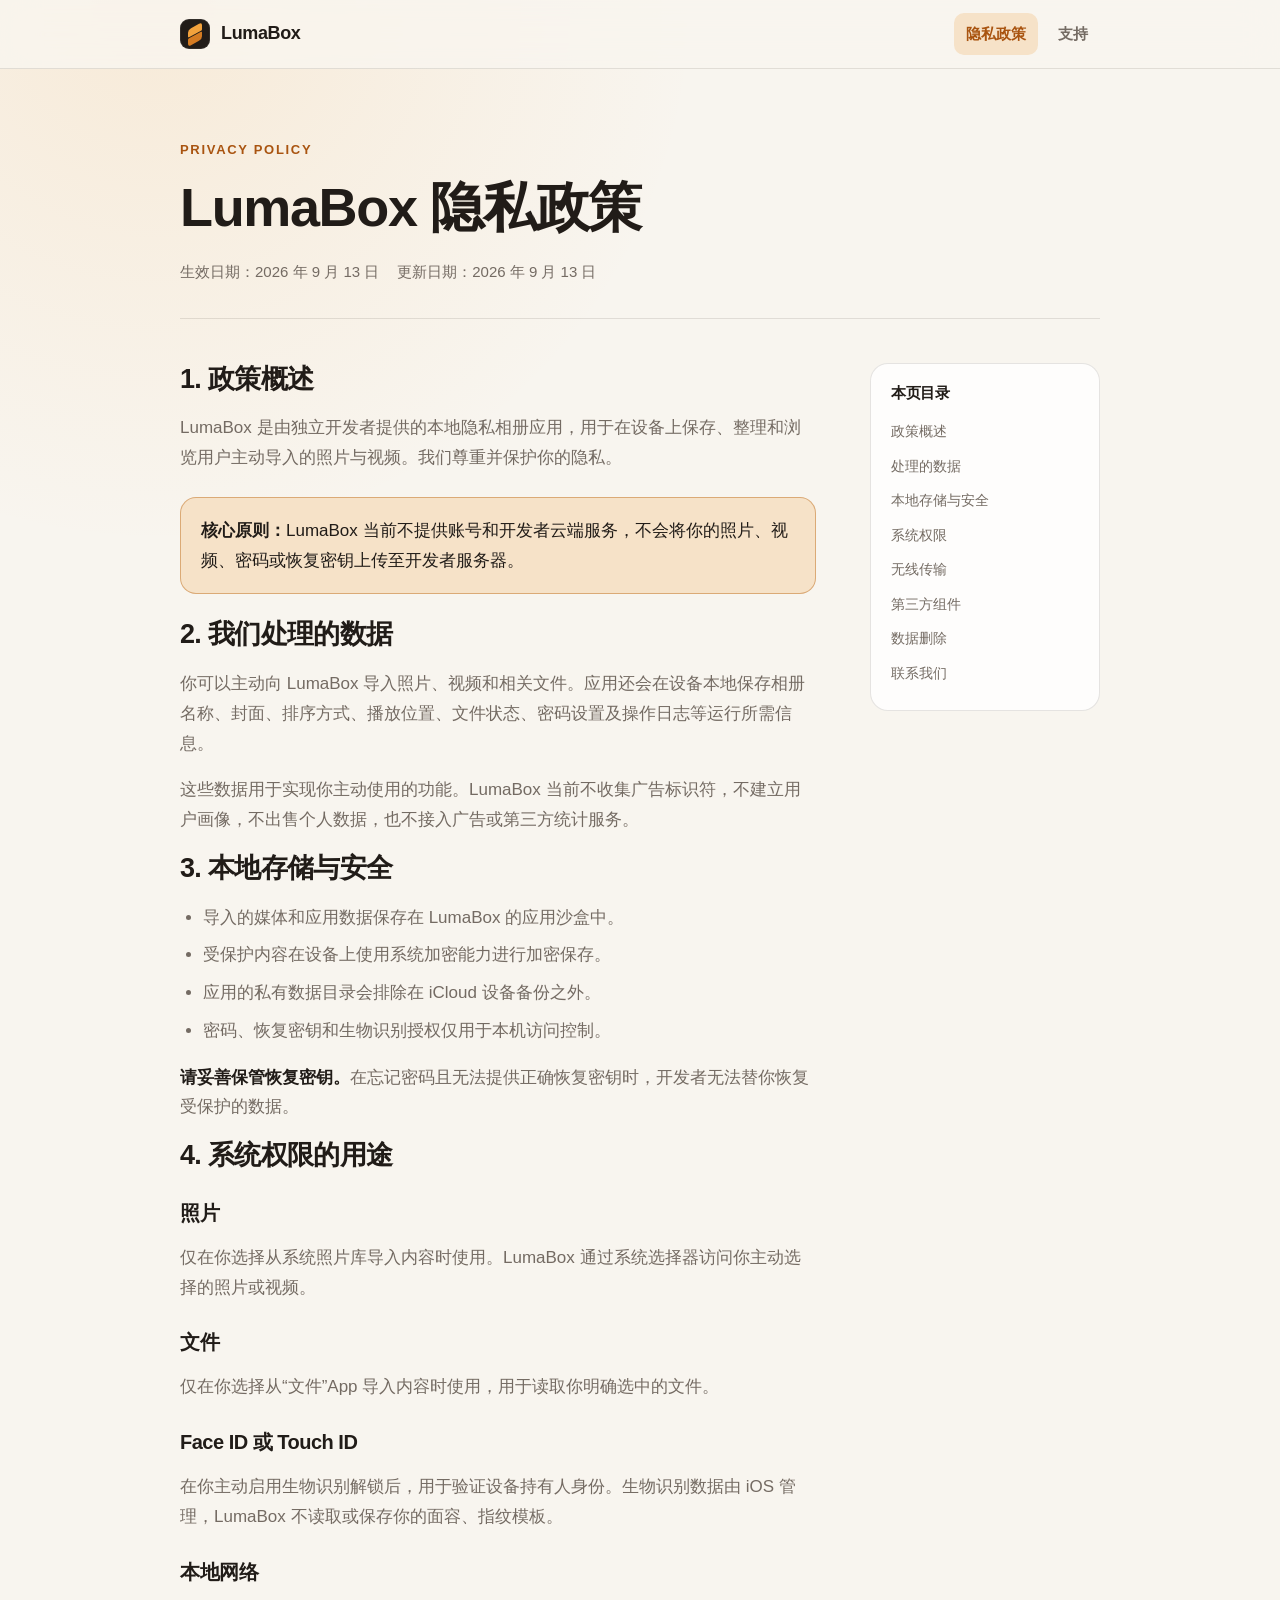
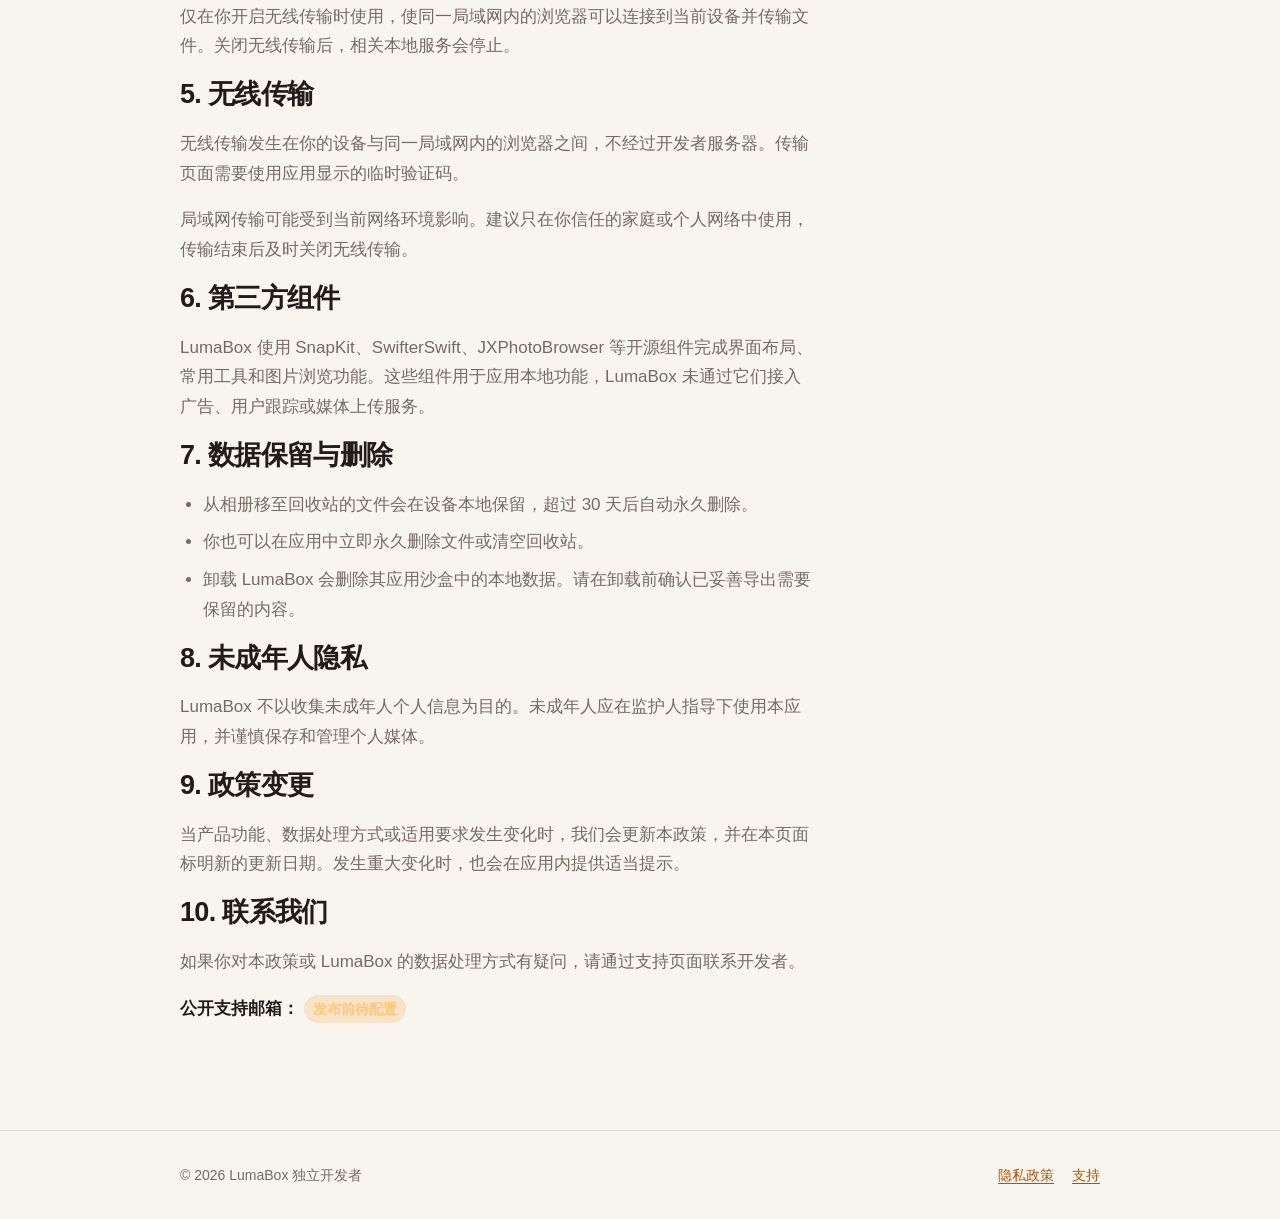
==== privacy/index.html @ ed977e68 "feat: create LumaBox support site" ====
<!doctype html>
<html lang="zh-CN">
<head>
  <meta charset="utf-8">
  <meta name="viewport" content="width=device-width, initial-scale=1">
  <meta name="description" content="LumaBox 隐私政策：本地数据存储、系统权限、局域网传输和数据删除说明。">
  <meta name="theme-color" media="(prefers-color-scheme: light)" content="#f8f5ef">
  <meta name="theme-color" media="(prefers-color-scheme: dark)" content="#171411">
  <link rel="icon" href="data:image/svg+xml,%3Csvg xmlns='http://www.w3.org/2000/svg' viewBox='0 0 64 64'%3E%3Crect width='64' height='64' rx='16' fill='%23211c18'/%3E%3Cpath d='M15 25 32 15l17 10-17 10z' fill='%23f2a23c'/%3E%3Cpath d='m15 25 17 10v17L15 42z' fill='%23d77a22'/%3E%3Cpath d='m49 25-17 10v17l17-10z' fill='%23f7bd68'/%3E%3C/svg%3E">
  <link rel="stylesheet" href="../assets/style.css">
  <title>LumaBox 隐私政策</title>
</head>
<body>
<header class="site-header">
  <nav class="nav" aria-label="主导航">
    <a class="brand" href="../" aria-label="LumaBox 首页">
      <span class="brand-mark" aria-hidden="true"></span>
      <span>LumaBox</span>
    </a>
    <div class="nav-links">
      <a href="../privacy/" aria-current="page">隐私政策</a>
      <a href="../support/">支持</a>
    </div>
  </nav>
</header>
<main>
  <header class="document-header">
    <p class="eyebrow">Privacy policy</p>
    <h1>LumaBox 隐私政策</h1>
    <div class="document-meta">
      <span>生效日期：2026 年 9 月 13 日</span>
      <span>更新日期：2026 年 9 月 13 日</span>
    </div>
  </header>
  <div class="document">
    <article>
      <section id="overview">
        <h2>1. 政策概述</h2>
        <p>LumaBox 是由独立开发者提供的本地隐私相册应用，用于在设备上保存、整理和浏览用户主动导入的照片与视频。我们尊重并保护你的隐私。</p>
        <p class="note"><strong>核心原则：</strong>LumaBox 当前不提供账号和开发者云端服务，不会将你的照片、视频、密码或恢复密钥上传至开发者服务器。</p>
      </section>

      <section id="data">
        <h2>2. 我们处理的数据</h2>
        <p>你可以主动向 LumaBox 导入照片、视频和相关文件。应用还会在设备本地保存相册名称、封面、排序方式、播放位置、文件状态、密码设置及操作日志等运行所需信息。</p>
        <p>这些数据用于实现你主动使用的功能。LumaBox 当前不收集广告标识符，不建立用户画像，不出售个人数据，也不接入广告或第三方统计服务。</p>
      </section>

      <section id="storage">
        <h2>3. 本地存储与安全</h2>
        <ul>
          <li>导入的媒体和应用数据保存在 LumaBox 的应用沙盒中。</li>
          <li>受保护内容在设备上使用系统加密能力进行加密保存。</li>
          <li>应用的私有数据目录会排除在 iCloud 设备备份之外。</li>
          <li>密码、恢复密钥和生物识别授权仅用于本机访问控制。</li>
        </ul>
        <p><strong>请妥善保管恢复密钥。</strong>在忘记密码且无法提供正确恢复密钥时，开发者无法替你恢复受保护的数据。</p>
      </section>

      <section id="permissions">
        <h2>4. 系统权限的用途</h2>
        <h3>照片</h3>
        <p>仅在你选择从系统照片库导入内容时使用。LumaBox 通过系统选择器访问你主动选择的照片或视频。</p>
        <h3>文件</h3>
        <p>仅在你选择从“文件”App 导入内容时使用，用于读取你明确选中的文件。</p>
        <h3>Face ID 或 Touch ID</h3>
        <p>在你主动启用生物识别解锁后，用于验证设备持有人身份。生物识别数据由 iOS 管理，LumaBox 不读取或保存你的面容、指纹模板。</p>
        <h3>本地网络</h3>
        <p>仅在你开启无线传输时使用，使同一局域网内的浏览器可以连接到当前设备并传输文件。关闭无线传输后，相关本地服务会停止。</p>
      </section>

      <section id="wifi">
        <h2>5. 无线传输</h2>
        <p>无线传输发生在你的设备与同一局域网内的浏览器之间，不经过开发者服务器。传输页面需要使用应用显示的临时验证码。</p>
        <p>局域网传输可能受到当前网络环境影响。建议只在你信任的家庭或个人网络中使用，传输结束后及时关闭无线传输。</p>
      </section>

      <section id="third-party">
        <h2>6. 第三方组件</h2>
        <p>LumaBox 使用 SnapKit、SwifterSwift、JXPhotoBrowser 等开源组件完成界面布局、常用工具和图片浏览功能。这些组件用于应用本地功能，LumaBox 未通过它们接入广告、用户跟踪或媒体上传服务。</p>
      </section>

      <section id="retention">
        <h2>7. 数据保留与删除</h2>
        <ul>
          <li>从相册移至回收站的文件会在设备本地保留，超过 30 天后自动永久删除。</li>
          <li>你也可以在应用中立即永久删除文件或清空回收站。</li>
          <li>卸载 LumaBox 会删除其应用沙盒中的本地数据。请在卸载前确认已妥善导出需要保留的内容。</li>
        </ul>
      </section>

      <section id="children">
        <h2>8. 未成年人隐私</h2>
        <p>LumaBox 不以收集未成年人个人信息为目的。未成年人应在监护人指导下使用本应用，并谨慎保存和管理个人媒体。</p>
      </section>

      <section id="changes">
        <h2>9. 政策变更</h2>
        <p>当产品功能、数据处理方式或适用要求发生变化时，我们会更新本政策，并在本页面标明新的更新日期。发生重大变化时，也会在应用内提供适当提示。</p>
      </section>

      <section id="contact">
        <h2>10. 联系我们</h2>
        <p>如果你对本政策或 LumaBox 的数据处理方式有疑问，请通过支持页面联系开发者。</p>
        <p><strong>公开支持邮箱：</strong> <span class="pending-value">发布前待配置</span></p>
      </section>
    </article>

    <aside class="table-of-contents" aria-label="本页目录">
      <h2>本页目录</h2>
      <a href="#overview">政策概述</a>
      <a href="#data">处理的数据</a>
      <a href="#storage">本地存储与安全</a>
      <a href="#permissions">系统权限</a>
      <a href="#wifi">无线传输</a>
      <a href="#third-party">第三方组件</a>
      <a href="#retention">数据删除</a>
      <a href="#contact">联系我们</a>
    </aside>
  </div>
</main>
<footer class="site-footer">
  <div class="footer-inner">
    <span>© 2026 LumaBox 独立开发者</span>
    <div class="footer-links">
      <a href="../privacy/">隐私政策</a>
      <a href="../support/">支持</a>
    </div>
  </div>
</footer>
</body>
</html>
---- assets/style.css ----
/* LumaBox public site */
:root {
  color-scheme: light dark;
  --background: #f8f5ef;
  --surface: rgba(255, 255, 255, 0.78);
  --surface-strong: #ffffff;
  --text: #211c18;
  --muted: #746b63;
  --line: rgba(50, 40, 32, 0.12);
  --accent: #d47b22;
  --accent-strong: #a95410;
  --accent-soft: #f6e2c8;
  --shadow: 0 18px 48px rgba(68, 50, 31, 0.09);
  --content-width: 920px;
}

@media (prefers-color-scheme: dark) {
  :root {
    --background: #171411;
    --surface: rgba(38, 33, 29, 0.82);
    --surface-strong: #26211d;
    --text: #f8f1e9;
    --muted: #bcb1a6;
    --line: rgba(255, 244, 232, 0.12);
    --accent: #f2a23c;
    --accent-strong: #ffc77a;
    --accent-soft: #4b331e;
    --shadow: 0 18px 52px rgba(0, 0, 0, 0.28);
  }
}

* {
  box-sizing: border-box;
}

html {
  scroll-behavior: smooth;
}

body {
  margin: 0;
  min-width: 320px;
  background:
    radial-gradient(circle at 12% 0%, rgba(242, 162, 60, 0.13), transparent 34rem),
    var(--background);
  color: var(--text);
  font-family: -apple-system, BlinkMacSystemFont, "SF Pro Text", "PingFang SC",
    "Helvetica Neue", Arial, sans-serif;
  font-size: 17px;
  line-height: 1.75;
  -webkit-font-smoothing: antialiased;
}

a {
  color: var(--accent-strong);
  text-underline-offset: 0.18em;
}

a:hover {
  text-decoration-thickness: 2px;
}

.site-header {
  position: sticky;
  top: 0;
  z-index: 10;
  border-bottom: 1px solid var(--line);
  background: color-mix(in srgb, var(--background) 86%, transparent);
  backdrop-filter: blur(18px) saturate(140%);
  -webkit-backdrop-filter: blur(18px) saturate(140%);
}

.nav {
  display: flex;
  align-items: center;
  justify-content: space-between;
  width: min(calc(100% - 40px), var(--content-width));
  min-height: 68px;
  margin: 0 auto;
}

.brand {
  display: inline-flex;
  align-items: center;
  gap: 11px;
  color: var(--text);
  font-size: 18px;
  font-weight: 750;
  letter-spacing: -0.02em;
  text-decoration: none;
}

.brand-mark {
  position: relative;
  width: 30px;
  height: 30px;
  border-radius: 9px;
  background: var(--text);
  box-shadow: inset 0 0 0 1px rgba(255, 255, 255, 0.08);
}

.brand-mark::before,
.brand-mark::after {
  position: absolute;
  left: 8px;
  width: 14px;
  height: 8px;
  content: "";
  transform: skewY(-28deg);
}

.brand-mark::before {
  top: 7px;
  border-radius: 3px 3px 1px 1px;
  background: #f2a23c;
}

.brand-mark::after {
  top: 16px;
  border-radius: 1px 1px 3px 3px;
  background: #d47b22;
}

.nav-links {
  display: flex;
  align-items: center;
  gap: 8px;
}

.nav-links a {
  padding: 8px 12px;
  border-radius: 10px;
  color: var(--muted);
  font-size: 15px;
  font-weight: 650;
  text-decoration: none;
}

.nav-links a[aria-current="page"],
.nav-links a:hover {
  background: var(--accent-soft);
  color: var(--accent-strong);
}

main {
  width: min(calc(100% - 40px), var(--content-width));
  margin: 0 auto;
}

.hero {
  padding: 84px 0 58px;
}

.eyebrow {
  margin: 0 0 12px;
  color: var(--accent-strong);
  font-size: 13px;
  font-weight: 800;
  letter-spacing: 0.13em;
  text-transform: uppercase;
}

h1,
h2,
h3 {
  line-height: 1.25;
  letter-spacing: -0.025em;
}

h1 {
  max-width: 720px;
  margin: 0;
  font-size: clamp(40px, 7vw, 68px);
}

.hero p {
  max-width: 680px;
  margin: 22px 0 0;
  color: var(--muted);
  font-size: clamp(18px, 2.4vw, 22px);
}

.link-grid {
  display: grid;
  grid-template-columns: repeat(2, minmax(0, 1fr));
  gap: 18px;
  padding-bottom: 80px;
}

.link-card {
  display: flex;
  min-height: 230px;
  flex-direction: column;
  justify-content: space-between;
  padding: 30px;
  border: 1px solid var(--line);
  border-radius: 24px;
  background: var(--surface);
  box-shadow: var(--shadow);
  color: var(--text);
  text-decoration: none;
  transition: transform 180ms ease, border-color 180ms ease;
}

.link-card:hover {
  border-color: color-mix(in srgb, var(--accent) 54%, var(--line));
  transform: translateY(-3px);
}

.link-card h2 {
  margin: 0 0 10px;
  font-size: 26px;
}

.link-card p {
  margin: 0;
  color: var(--muted);
}

.card-action {
  display: flex;
  align-items: center;
  justify-content: space-between;
  margin-top: 28px;
  color: var(--accent-strong);
  font-weight: 750;
}

.document-header {
  padding: 70px 0 32px;
  border-bottom: 1px solid var(--line);
}

.document-header h1 {
  font-size: clamp(36px, 6vw, 54px);
}

.document-meta {
  display: flex;
  flex-wrap: wrap;
  gap: 8px 18px;
  margin-top: 18px;
  color: var(--muted);
  font-size: 15px;
}

.document {
  display: grid;
  grid-template-columns: minmax(0, 1fr) 230px;
  gap: 54px;
  align-items: start;
  padding: 44px 0 90px;
}

.document article {
  min-width: 0;
}

.document article section {
  scroll-margin-top: 96px;
}

.document h2 {
  margin: 48px 0 15px;
  font-size: 27px;
}

.document h2:first-child {
  margin-top: 0;
}

.document h3 {
  margin: 28px 0 10px;
  font-size: 20px;
}

.document p,
.document li {
  color: var(--muted);
}

.document strong {
  color: var(--text);
}

.document ul,
.document ol {
  padding-left: 1.35em;
}

.document li + li {
  margin-top: 8px;
}

.note {
  margin: 24px 0;
  padding: 18px 20px;
  border: 1px solid color-mix(in srgb, var(--accent) 42%, var(--line));
  border-radius: 16px;
  background: var(--accent-soft);
  color: var(--text) !important;
}

.table-of-contents {
  position: sticky;
  top: 96px;
  padding: 20px;
  border: 1px solid var(--line);
  border-radius: 18px;
  background: var(--surface);
}

.table-of-contents h2 {
  margin: 0 0 12px;
  font-size: 15px;
}

.table-of-contents a {
  display: block;
  padding: 5px 0;
  color: var(--muted);
  font-size: 14px;
  text-decoration: none;
}

.table-of-contents a:hover {
  color: var(--accent-strong);
}

.faq-list {
  display: grid;
  gap: 12px;
}

details {
  border: 1px solid var(--line);
  border-radius: 16px;
  background: var(--surface);
}

summary {
  padding: 18px 48px 18px 20px;
  cursor: pointer;
  font-weight: 750;
  list-style: none;
}

summary::-webkit-details-marker {
  display: none;
}

summary::after {
  float: right;
  margin-right: -28px;
  color: var(--accent);
  content: "+";
  font-size: 24px;
  line-height: 1;
}

details[open] summary::after {
  content: "−";
}

details p,
details ul {
  margin: 0;
  padding: 0 20px 20px;
}

details ul {
  padding-left: 42px;
}

.contact-card {
  margin-top: 46px;
  padding: 28px;
  border-radius: 22px;
  background: var(--text);
  color: var(--background);
}

.contact-card h2,
.contact-card p {
  color: inherit;
}

.contact-card h2 {
  margin-top: 0;
}

.pending-value {
  display: inline-block;
  padding: 2px 9px;
  border-radius: 999px;
  background: rgba(242, 162, 60, 0.22);
  color: #ffc77a;
  font-size: 14px;
  font-weight: 750;
}

.site-footer {
  border-top: 1px solid var(--line);
}

.footer-inner {
  display: flex;
  align-items: center;
  justify-content: space-between;
  width: min(calc(100% - 40px), var(--content-width));
  min-height: 88px;
  margin: 0 auto;
  color: var(--muted);
  font-size: 14px;
}

.footer-links {
  display: flex;
  gap: 18px;
}

@media (max-width: 760px) {
  .nav {
    width: min(calc(100% - 28px), var(--content-width));
  }

  .nav-links a {
    padding: 7px 8px;
    font-size: 14px;
  }

  main {
    width: min(calc(100% - 32px), var(--content-width));
  }

  .hero {
    padding: 58px 0 40px;
  }

  .link-grid {
    grid-template-columns: 1fr;
  }

  .link-card {
    min-height: 190px;
  }

  .document-header {
    padding-top: 48px;
  }

  .document {
    display: block;
    padding-top: 34px;
  }

  .table-of-contents {
    display: none;
  }

  .document h2 {
    margin-top: 40px;
    font-size: 24px;
  }

  .footer-inner {
    align-items: flex-start;
    flex-direction: column;
    gap: 8px;
    justify-content: center;
  }
}

@media (prefers-reduced-motion: reduce) {
  html {
    scroll-behavior: auto;
  }

  .link-card {
    transition: none;
  }
}
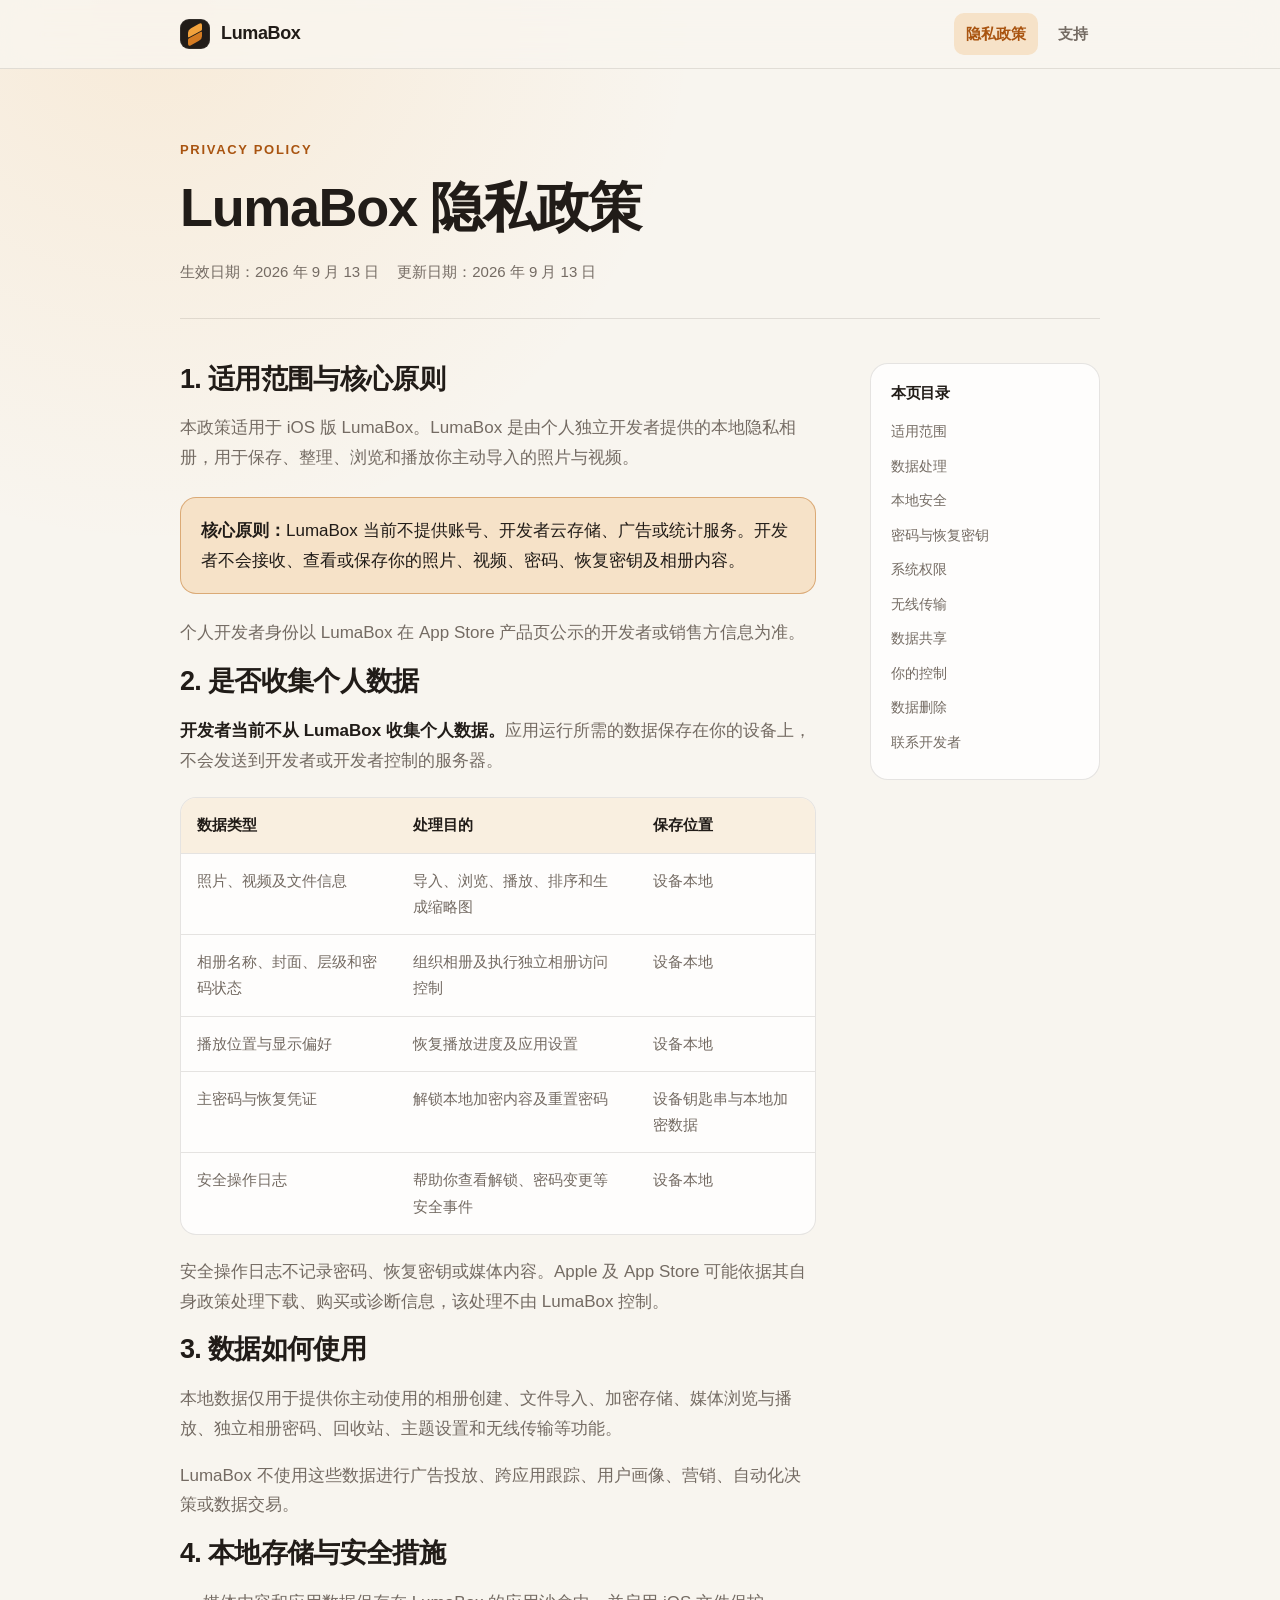
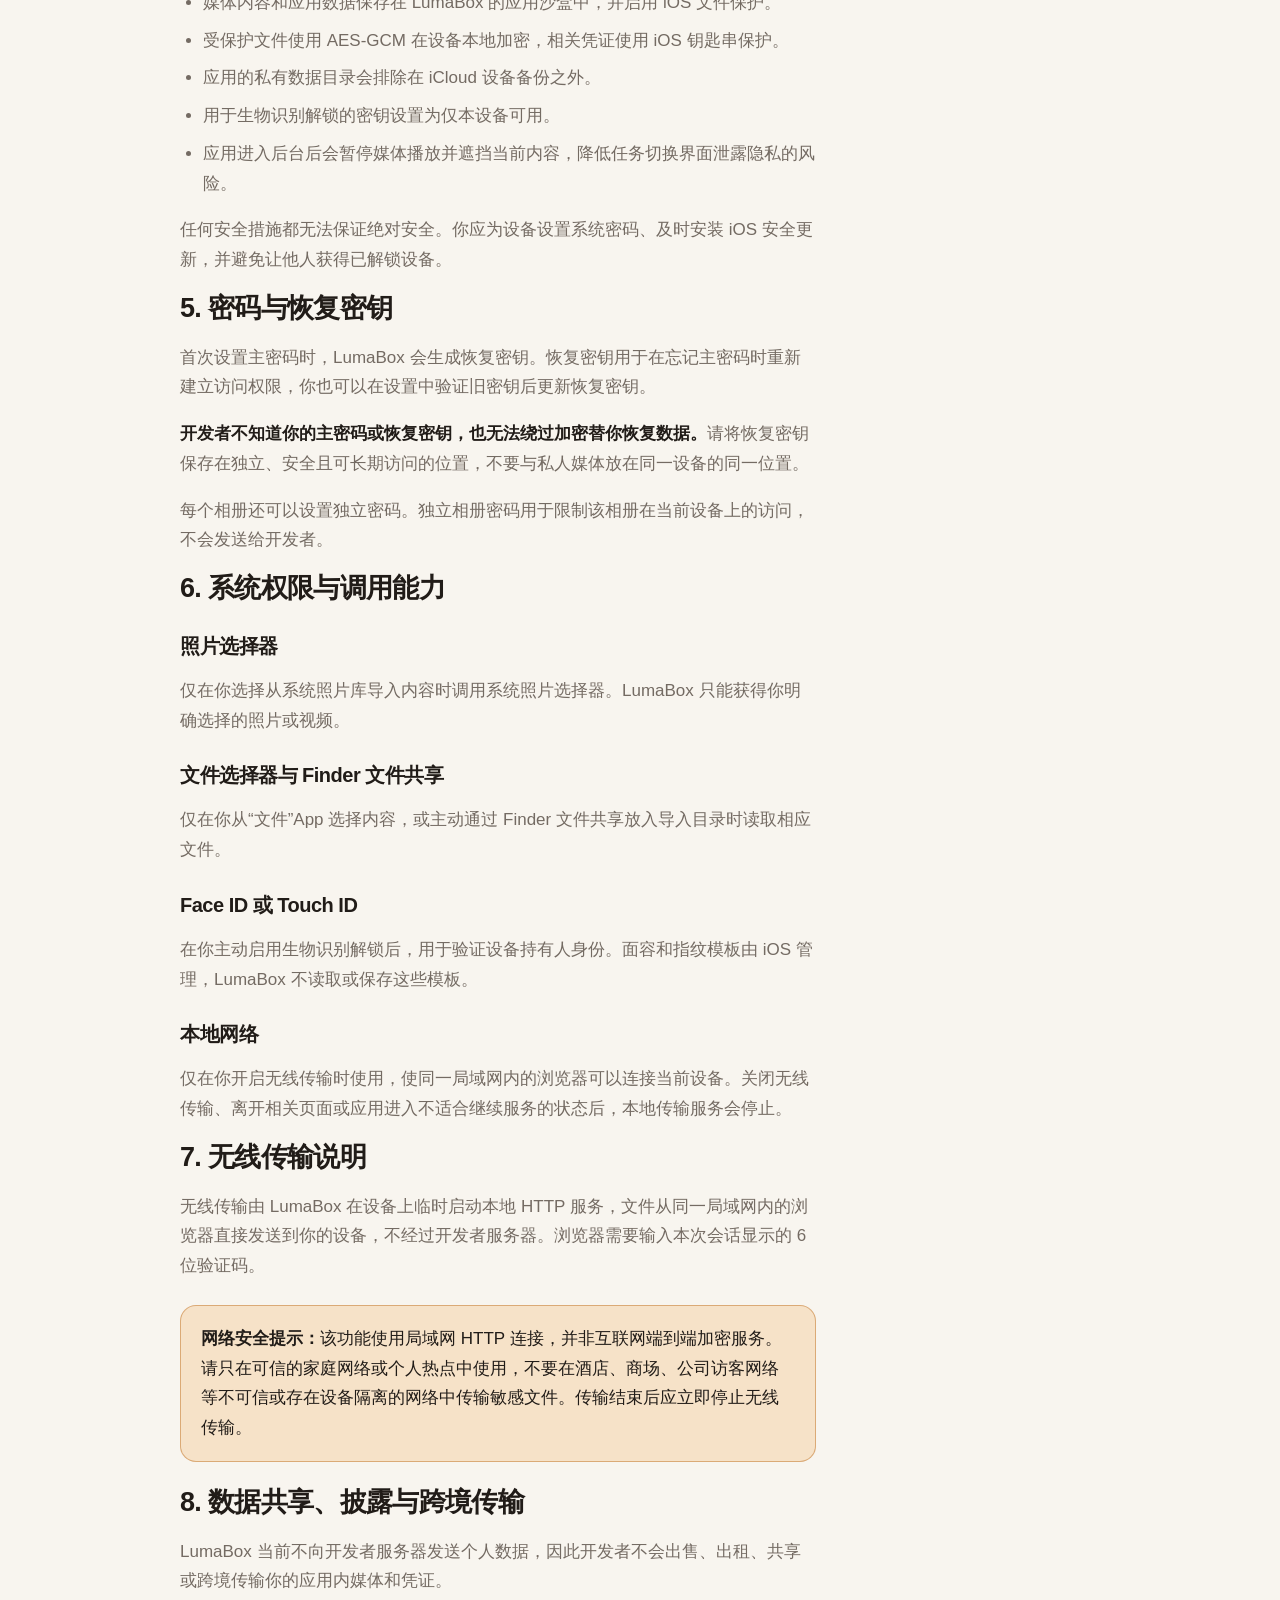
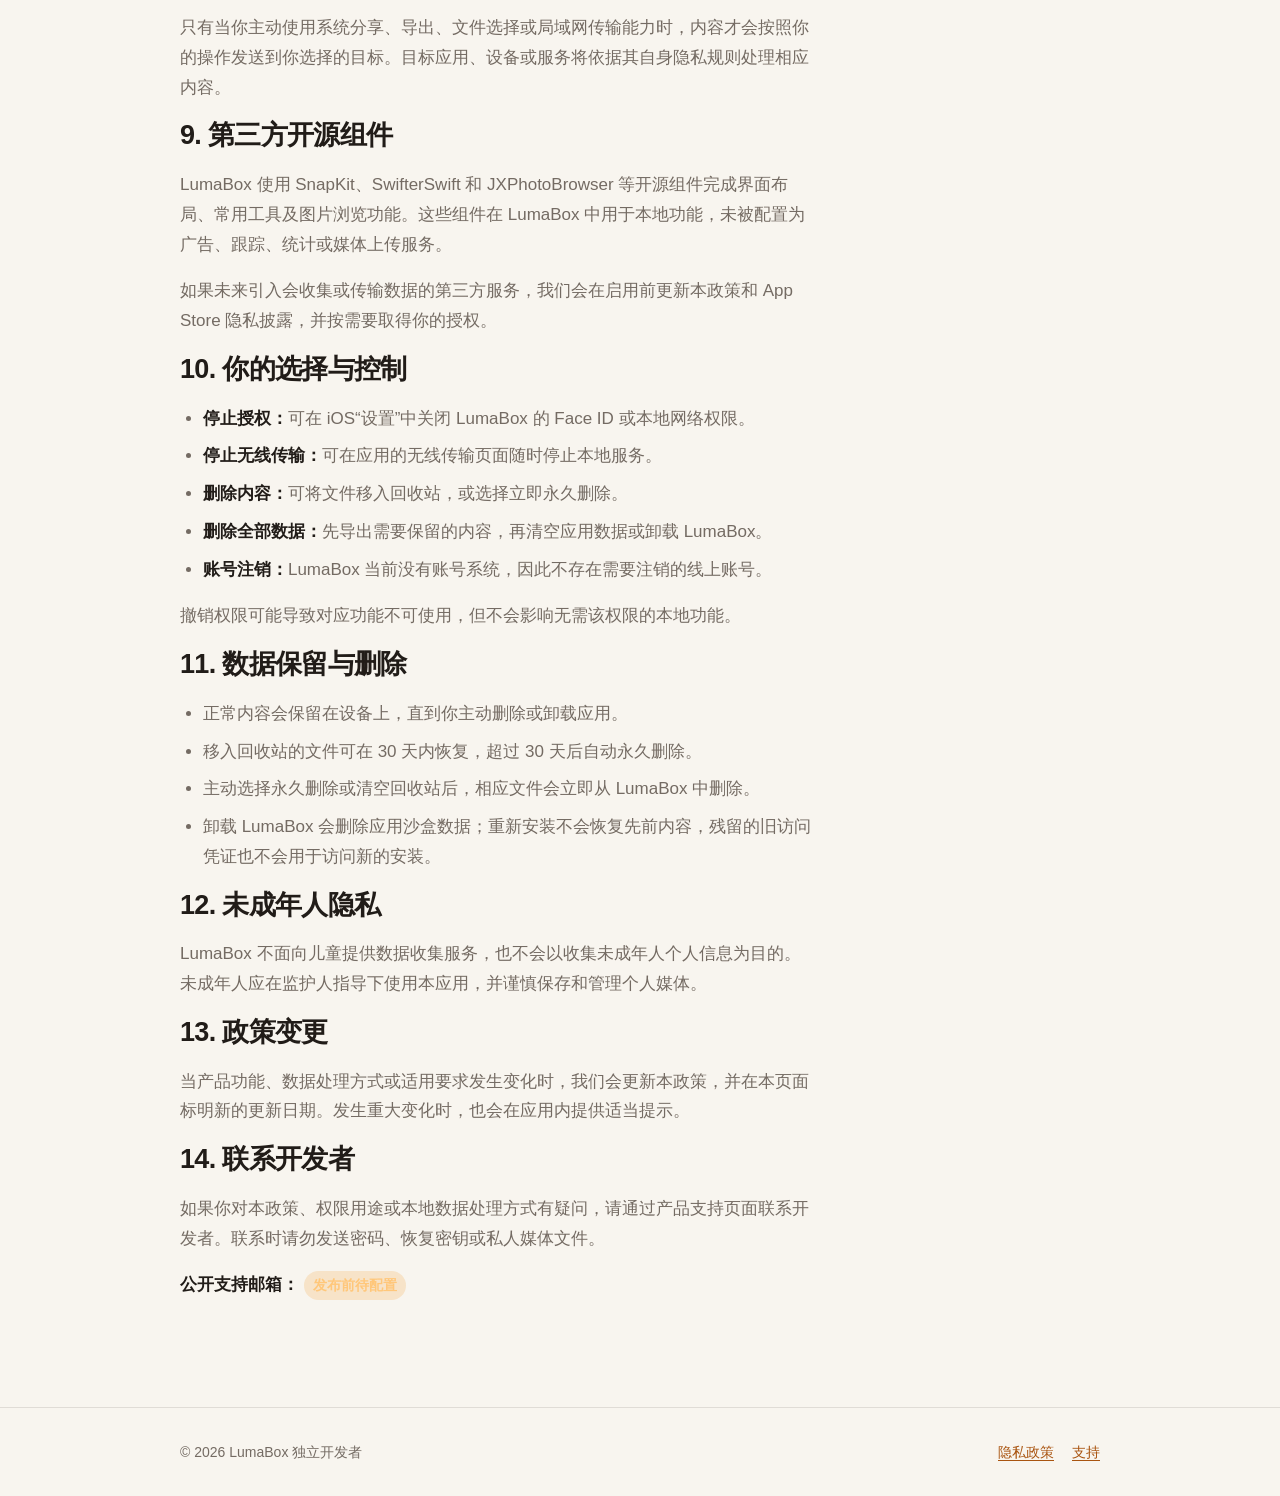
==== commit b9c7787e: "docs: expand privacy and support content" ====
--- a/privacy/index.html
+++ b/privacy/index.html
@@ -3,7 +3,7 @@
 <head>
   <meta charset="utf-8">
   <meta name="viewport" content="width=device-width, initial-scale=1">
-  <meta name="description" content="LumaBox 隐私政策：本地数据存储、系统权限、局域网传输和数据删除说明。">
+  <meta name="description" content="LumaBox 隐私政策：说明媒体文件、本地加密、系统权限、局域网传输、第三方组件及数据删除方式。">
   <meta name="theme-color" media="(prefers-color-scheme: light)" content="#f8f5ef">
   <meta name="theme-color" media="(prefers-color-scheme: dark)" content="#171411">
   <link rel="icon" href="data:image/svg+xml,%3Csvg xmlns='http://www.w3.org/2000/svg' viewBox='0 0 64 64'%3E%3Crect width='64' height='64' rx='16' fill='%23211c18'/%3E%3Cpath d='M15 25 32 15l17 10-17 10z' fill='%23f2a23c'/%3E%3Cpath d='m15 25 17 10v17L15 42z' fill='%23d77a22'/%3E%3Cpath d='m49 25-17 10v17l17-10z' fill='%23f7bd68'/%3E%3C/svg%3E">
@@ -35,87 +35,138 @@
   <div class="document">
     <article>
       <section id="overview">
-        <h2>1. 政策概述</h2>
-        <p>LumaBox 是由独立开发者提供的本地隐私相册应用，用于在设备上保存、整理和浏览用户主动导入的照片与视频。我们尊重并保护你的隐私。</p>
-        <p class="note"><strong>核心原则：</strong>LumaBox 当前不提供账号和开发者云端服务，不会将你的照片、视频、密码或恢复密钥上传至开发者服务器。</p>
+        <h2>1. 适用范围与核心原则</h2>
+        <p>本政策适用于 iOS 版 LumaBox。LumaBox 是由个人独立开发者提供的本地隐私相册，用于保存、整理、浏览和播放你主动导入的照片与视频。</p>
+        <p class="note"><strong>核心原则：</strong>LumaBox 当前不提供账号、开发者云存储、广告或统计服务。开发者不会接收、查看或保存你的照片、视频、密码、恢复密钥及相册内容。</p>
+        <p>个人开发者身份以 LumaBox 在 App Store 产品页公示的开发者或销售方信息为准。</p>
       </section>
 
-      <section id="data">
-        <h2>2. 我们处理的数据</h2>
-        <p>你可以主动向 LumaBox 导入照片、视频和相关文件。应用还会在设备本地保存相册名称、封面、排序方式、播放位置、文件状态、密码设置及操作日志等运行所需信息。</p>
-        <p>这些数据用于实现你主动使用的功能。LumaBox 当前不收集广告标识符，不建立用户画像，不出售个人数据，也不接入广告或第三方统计服务。</p>
+      <section id="collection">
+        <h2>2. 是否收集个人数据</h2>
+        <p><strong>开发者当前不从 LumaBox 收集个人数据。</strong>应用运行所需的数据保存在你的设备上，不会发送到开发者或开发者控制的服务器。</p>
+        <div class="table-wrap" role="region" aria-label="本地处理的数据类型" tabindex="0">
+          <table class="data-table">
+            <thead>
+              <tr><th>数据类型</th><th>处理目的</th><th>保存位置</th></tr>
+            </thead>
+            <tbody>
+              <tr><td>照片、视频及文件信息</td><td>导入、浏览、播放、排序和生成缩略图</td><td>设备本地</td></tr>
+              <tr><td>相册名称、封面、层级和密码状态</td><td>组织相册及执行独立相册访问控制</td><td>设备本地</td></tr>
+              <tr><td>播放位置与显示偏好</td><td>恢复播放进度及应用设置</td><td>设备本地</td></tr>
+              <tr><td>主密码与恢复凭证</td><td>解锁本地加密内容及重置密码</td><td>设备钥匙串与本地加密数据</td></tr>
+              <tr><td>安全操作日志</td><td>帮助你查看解锁、密码变更等安全事件</td><td>设备本地</td></tr>
+            </tbody>
+          </table>
+        </div>
+        <p>安全操作日志不记录密码、恢复密钥或媒体内容。Apple 及 App Store 可能依据其自身政策处理下载、购买或诊断信息，该处理不由 LumaBox 控制。</p>
+      </section>
+
+      <section id="usage">
+        <h2>3. 数据如何使用</h2>
+        <p>本地数据仅用于提供你主动使用的相册创建、文件导入、加密存储、媒体浏览与播放、独立相册密码、回收站、主题设置和无线传输等功能。</p>
+        <p>LumaBox 不使用这些数据进行广告投放、跨应用跟踪、用户画像、营销、自动化决策或数据交易。</p>
       </section>
 
       <section id="storage">
-        <h2>3. 本地存储与安全</h2>
+        <h2>4. 本地存储与安全措施</h2>
         <ul>
-          <li>导入的媒体和应用数据保存在 LumaBox 的应用沙盒中。</li>
-          <li>受保护内容在设备上使用系统加密能力进行加密保存。</li>
+          <li>媒体内容和应用数据保存在 LumaBox 的应用沙盒中，并启用 iOS 文件保护。</li>
+          <li>受保护文件使用 AES-GCM 在设备本地加密，相关凭证使用 iOS 钥匙串保护。</li>
           <li>应用的私有数据目录会排除在 iCloud 设备备份之外。</li>
-          <li>密码、恢复密钥和生物识别授权仅用于本机访问控制。</li>
+          <li>用于生物识别解锁的密钥设置为仅本设备可用。</li>
+          <li>应用进入后台后会暂停媒体播放并遮挡当前内容，降低任务切换界面泄露隐私的风险。</li>
         </ul>
-        <p><strong>请妥善保管恢复密钥。</strong>在忘记密码且无法提供正确恢复密钥时，开发者无法替你恢复受保护的数据。</p>
+        <p>任何安全措施都无法保证绝对安全。你应为设备设置系统密码、及时安装 iOS 安全更新，并避免让他人获得已解锁设备。</p>
+      </section>
+
+      <section id="credentials">
+        <h2>5. 密码与恢复密钥</h2>
+        <p>首次设置主密码时，LumaBox 会生成恢复密钥。恢复密钥用于在忘记主密码时重新建立访问权限，你也可以在设置中验证旧密钥后更新恢复密钥。</p>
+        <p><strong>开发者不知道你的主密码或恢复密钥，也无法绕过加密替你恢复数据。</strong>请将恢复密钥保存在独立、安全且可长期访问的位置，不要与私人媒体放在同一设备的同一位置。</p>
+        <p>每个相册还可以设置独立密码。独立相册密码用于限制该相册在当前设备上的访问，不会发送给开发者。</p>
       </section>
 
       <section id="permissions">
-        <h2>4. 系统权限的用途</h2>
-        <h3>照片</h3>
-        <p>仅在你选择从系统照片库导入内容时使用。LumaBox 通过系统选择器访问你主动选择的照片或视频。</p>
-        <h3>文件</h3>
-        <p>仅在你选择从“文件”App 导入内容时使用，用于读取你明确选中的文件。</p>
+        <h2>6. 系统权限与调用能力</h2>
+        <h3>照片选择器</h3>
+        <p>仅在你选择从系统照片库导入内容时调用系统照片选择器。LumaBox 只能获得你明确选择的照片或视频。</p>
+        <h3>文件选择器与 Finder 文件共享</h3>
+        <p>仅在你从“文件”App 选择内容，或主动通过 Finder 文件共享放入导入目录时读取相应文件。</p>
         <h3>Face ID 或 Touch ID</h3>
-        <p>在你主动启用生物识别解锁后，用于验证设备持有人身份。生物识别数据由 iOS 管理，LumaBox 不读取或保存你的面容、指纹模板。</p>
+        <p>在你主动启用生物识别解锁后，用于验证设备持有人身份。面容和指纹模板由 iOS 管理，LumaBox 不读取或保存这些模板。</p>
         <h3>本地网络</h3>
-        <p>仅在你开启无线传输时使用，使同一局域网内的浏览器可以连接到当前设备并传输文件。关闭无线传输后，相关本地服务会停止。</p>
+        <p>仅在你开启无线传输时使用，使同一局域网内的浏览器可以连接当前设备。关闭无线传输、离开相关页面或应用进入不适合继续服务的状态后，本地传输服务会停止。</p>
       </section>
 
       <section id="wifi">
-        <h2>5. 无线传输</h2>
-        <p>无线传输发生在你的设备与同一局域网内的浏览器之间，不经过开发者服务器。传输页面需要使用应用显示的临时验证码。</p>
-        <p>局域网传输可能受到当前网络环境影响。建议只在你信任的家庭或个人网络中使用，传输结束后及时关闭无线传输。</p>
+        <h2>7. 无线传输说明</h2>
+        <p>无线传输由 LumaBox 在设备上临时启动本地 HTTP 服务，文件从同一局域网内的浏览器直接发送到你的设备，不经过开发者服务器。浏览器需要输入本次会话显示的 6 位验证码。</p>
+        <p class="note"><strong>网络安全提示：</strong>该功能使用局域网 HTTP 连接，并非互联网端到端加密服务。请只在可信的家庭网络或个人热点中使用，不要在酒店、商场、公司访客网络等不可信或存在设备隔离的网络中传输敏感文件。传输结束后应立即停止无线传输。</p>
+      </section>
+
+      <section id="sharing">
+        <h2>8. 数据共享、披露与跨境传输</h2>
+        <p>LumaBox 当前不向开发者服务器发送个人数据，因此开发者不会出售、出租、共享或跨境传输你的应用内媒体和凭证。</p>
+        <p>只有当你主动使用系统分享、导出、文件选择或局域网传输能力时，内容才会按照你的操作发送到你选择的目标。目标应用、设备或服务将依据其自身隐私规则处理相应内容。</p>
       </section>
 
       <section id="third-party">
-        <h2>6. 第三方组件</h2>
-        <p>LumaBox 使用 SnapKit、SwifterSwift、JXPhotoBrowser 等开源组件完成界面布局、常用工具和图片浏览功能。这些组件用于应用本地功能，LumaBox 未通过它们接入广告、用户跟踪或媒体上传服务。</p>
+        <h2>9. 第三方开源组件</h2>
+        <p>LumaBox 使用 SnapKit、SwifterSwift 和 JXPhotoBrowser 等开源组件完成界面布局、常用工具及图片浏览功能。这些组件在 LumaBox 中用于本地功能，未被配置为广告、跟踪、统计或媒体上传服务。</p>
+        <p>如果未来引入会收集或传输数据的第三方服务，我们会在启用前更新本政策和 App Store 隐私披露，并按需要取得你的授权。</p>
+      </section>
+
+      <section id="choices">
+        <h2>10. 你的选择与控制</h2>
+        <ul>
+          <li><strong>停止授权：</strong>可在 iOS“设置”中关闭 LumaBox 的 Face ID 或本地网络权限。</li>
+          <li><strong>停止无线传输：</strong>可在应用的无线传输页面随时停止本地服务。</li>
+          <li><strong>删除内容：</strong>可将文件移入回收站，或选择立即永久删除。</li>
+          <li><strong>删除全部数据：</strong>先导出需要保留的内容，再清空应用数据或卸载 LumaBox。</li>
+          <li><strong>账号注销：</strong>LumaBox 当前没有账号系统，因此不存在需要注销的线上账号。</li>
+        </ul>
+        <p>撤销权限可能导致对应功能不可使用，但不会影响无需该权限的本地功能。</p>
       </section>
 
       <section id="retention">
-        <h2>7. 数据保留与删除</h2>
+        <h2>11. 数据保留与删除</h2>
         <ul>
-          <li>从相册移至回收站的文件会在设备本地保留，超过 30 天后自动永久删除。</li>
-          <li>你也可以在应用中立即永久删除文件或清空回收站。</li>
-          <li>卸载 LumaBox 会删除其应用沙盒中的本地数据。请在卸载前确认已妥善导出需要保留的内容。</li>
+          <li>正常内容会保留在设备上，直到你主动删除或卸载应用。</li>
+          <li>移入回收站的文件可在 30 天内恢复，超过 30 天后自动永久删除。</li>
+          <li>主动选择永久删除或清空回收站后，相应文件会立即从 LumaBox 中删除。</li>
+          <li>卸载 LumaBox 会删除应用沙盒数据；重新安装不会恢复先前内容，残留的旧访问凭证也不会用于访问新的安装。</li>
         </ul>
       </section>
 
       <section id="children">
-        <h2>8. 未成年人隐私</h2>
-        <p>LumaBox 不以收集未成年人个人信息为目的。未成年人应在监护人指导下使用本应用，并谨慎保存和管理个人媒体。</p>
+        <h2>12. 未成年人隐私</h2>
+        <p>LumaBox 不面向儿童提供数据收集服务，也不会以收集未成年人个人信息为目的。未成年人应在监护人指导下使用本应用，并谨慎保存和管理个人媒体。</p>
       </section>
 
       <section id="changes">
-        <h2>9. 政策变更</h2>
+        <h2>13. 政策变更</h2>
         <p>当产品功能、数据处理方式或适用要求发生变化时，我们会更新本政策，并在本页面标明新的更新日期。发生重大变化时，也会在应用内提供适当提示。</p>
       </section>
 
       <section id="contact">
-        <h2>10. 联系我们</h2>
-        <p>如果你对本政策或 LumaBox 的数据处理方式有疑问，请通过支持页面联系开发者。</p>
+        <h2>14. 联系开发者</h2>
+        <p>如果你对本政策、权限用途或本地数据处理方式有疑问，请通过产品支持页面联系开发者。联系时请勿发送密码、恢复密钥或私人媒体文件。</p>
         <p><strong>公开支持邮箱：</strong> <span class="pending-value">发布前待配置</span></p>
       </section>
     </article>
 
     <aside class="table-of-contents" aria-label="本页目录">
       <h2>本页目录</h2>
-      <a href="#overview">政策概述</a>
-      <a href="#data">处理的数据</a>
-      <a href="#storage">本地存储与安全</a>
+      <a href="#overview">适用范围</a>
+      <a href="#collection">数据处理</a>
+      <a href="#storage">本地安全</a>
+      <a href="#credentials">密码与恢复密钥</a>
       <a href="#permissions">系统权限</a>
       <a href="#wifi">无线传输</a>
-      <a href="#third-party">第三方组件</a>
+      <a href="#sharing">数据共享</a>
+      <a href="#choices">你的控制</a>
       <a href="#retention">数据删除</a>
-      <a href="#contact">联系我们</a>
+      <a href="#contact">联系开发者</a>
     </aside>
   </div>
 </main>
--- a/assets/style.css
+++ b/assets/style.css
@@ -480,3 +480,82 @@
     transition: none;
   }
 }
+
+
+.table-wrap {
+  max-width: 100%;
+  margin: 22px 0;
+  overflow-x: auto;
+  border: 1px solid var(--line);
+  border-radius: 16px;
+  background: var(--surface);
+}
+
+.data-table {
+  width: 100%;
+  min-width: 620px;
+  border-collapse: collapse;
+  font-size: 15px;
+}
+
+.data-table th,
+.data-table td {
+  padding: 14px 16px;
+  border-bottom: 1px solid var(--line);
+  color: var(--muted);
+  text-align: left;
+  vertical-align: top;
+}
+
+.data-table th {
+  background: color-mix(in srgb, var(--accent-soft) 52%, transparent);
+  color: var(--text);
+  font-weight: 750;
+}
+
+.data-table tr:last-child td {
+  border-bottom: 0;
+}
+
+.quick-grid {
+  display: grid;
+  grid-template-columns: repeat(3, minmax(0, 1fr));
+  gap: 12px;
+  margin: 22px 0;
+}
+
+.quick-card {
+  padding: 20px;
+  border: 1px solid var(--line);
+  border-radius: 18px;
+  background: var(--surface);
+}
+
+.quick-card h3 {
+  margin: 14px 0 7px;
+  font-size: 18px;
+}
+
+.quick-card p {
+  margin: 0;
+  font-size: 15px;
+  line-height: 1.65;
+}
+
+.step-number {
+  display: inline-grid;
+  width: 30px;
+  height: 30px;
+  place-items: center;
+  border-radius: 9px;
+  background: var(--accent-soft);
+  color: var(--accent-strong);
+  font-size: 14px;
+  font-weight: 800;
+}
+
+@media (max-width: 760px) {
+  .quick-grid {
+    grid-template-columns: 1fr;
+  }
+}
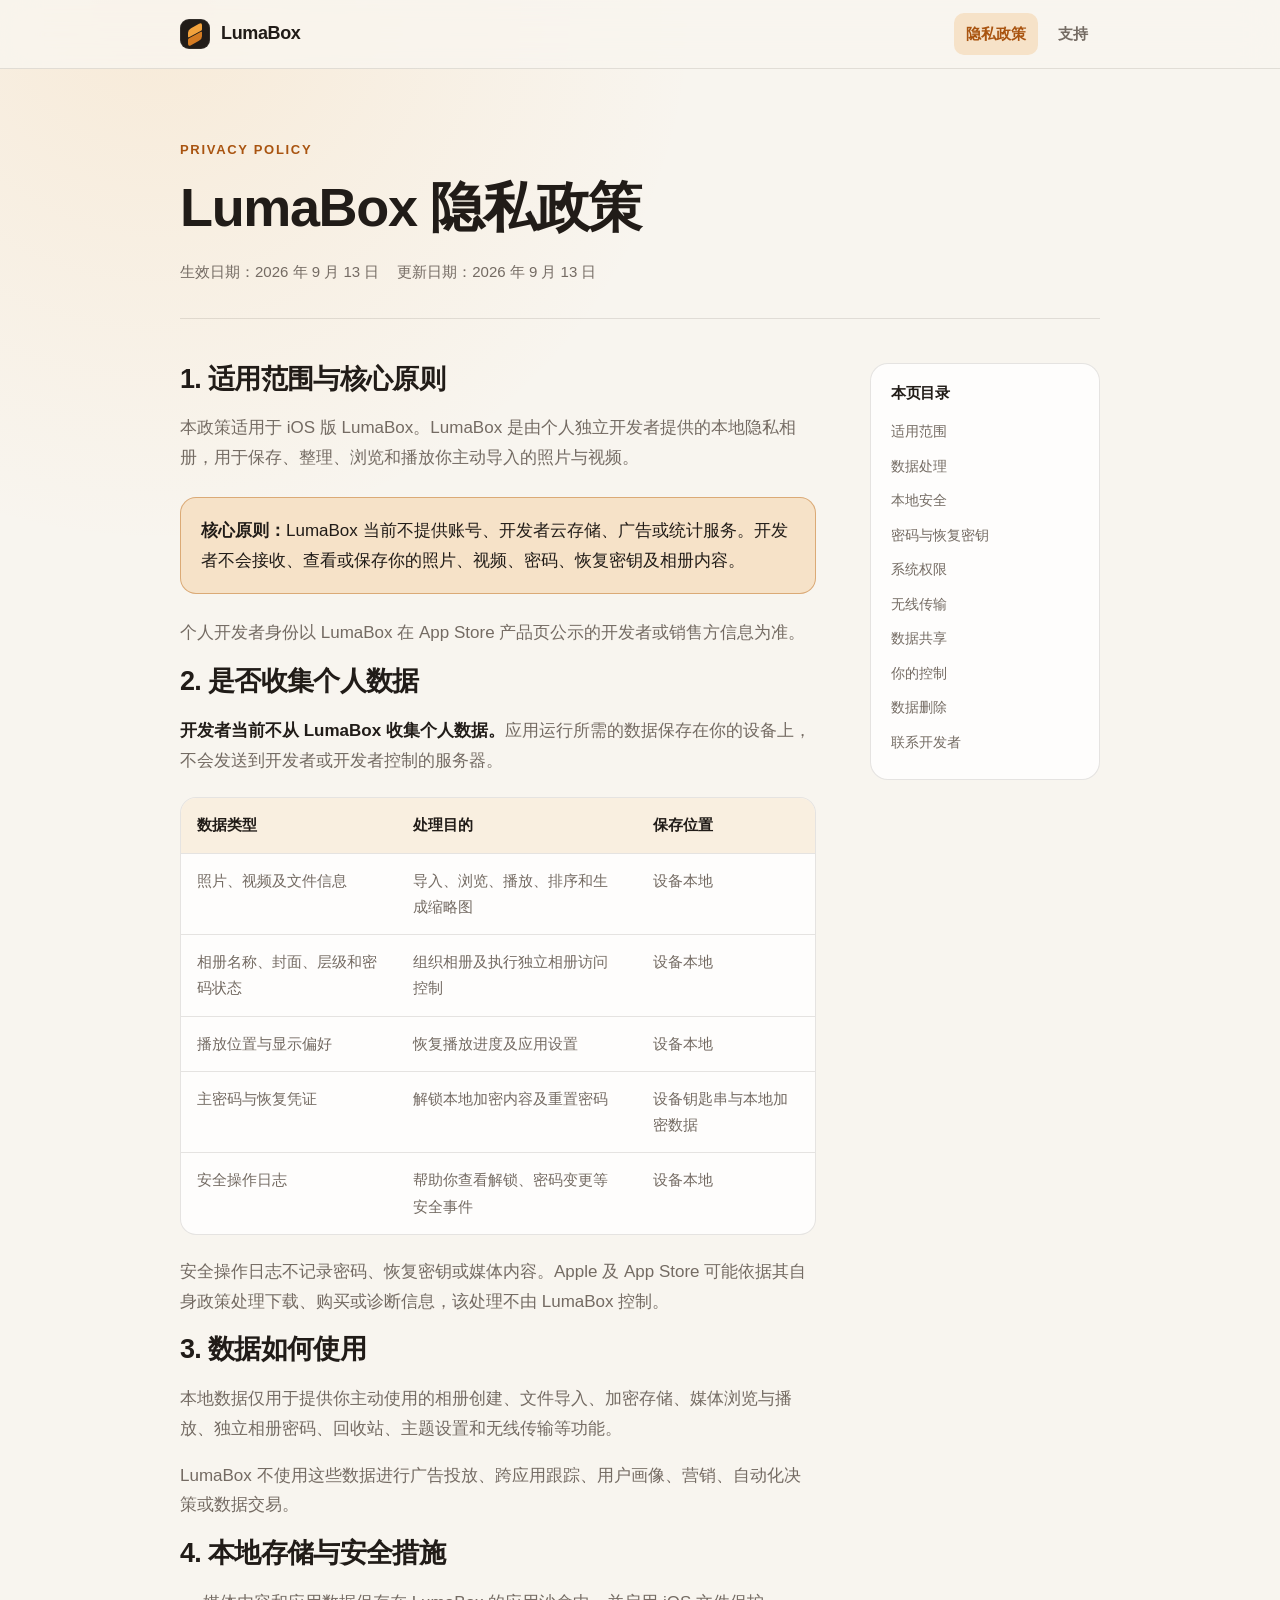
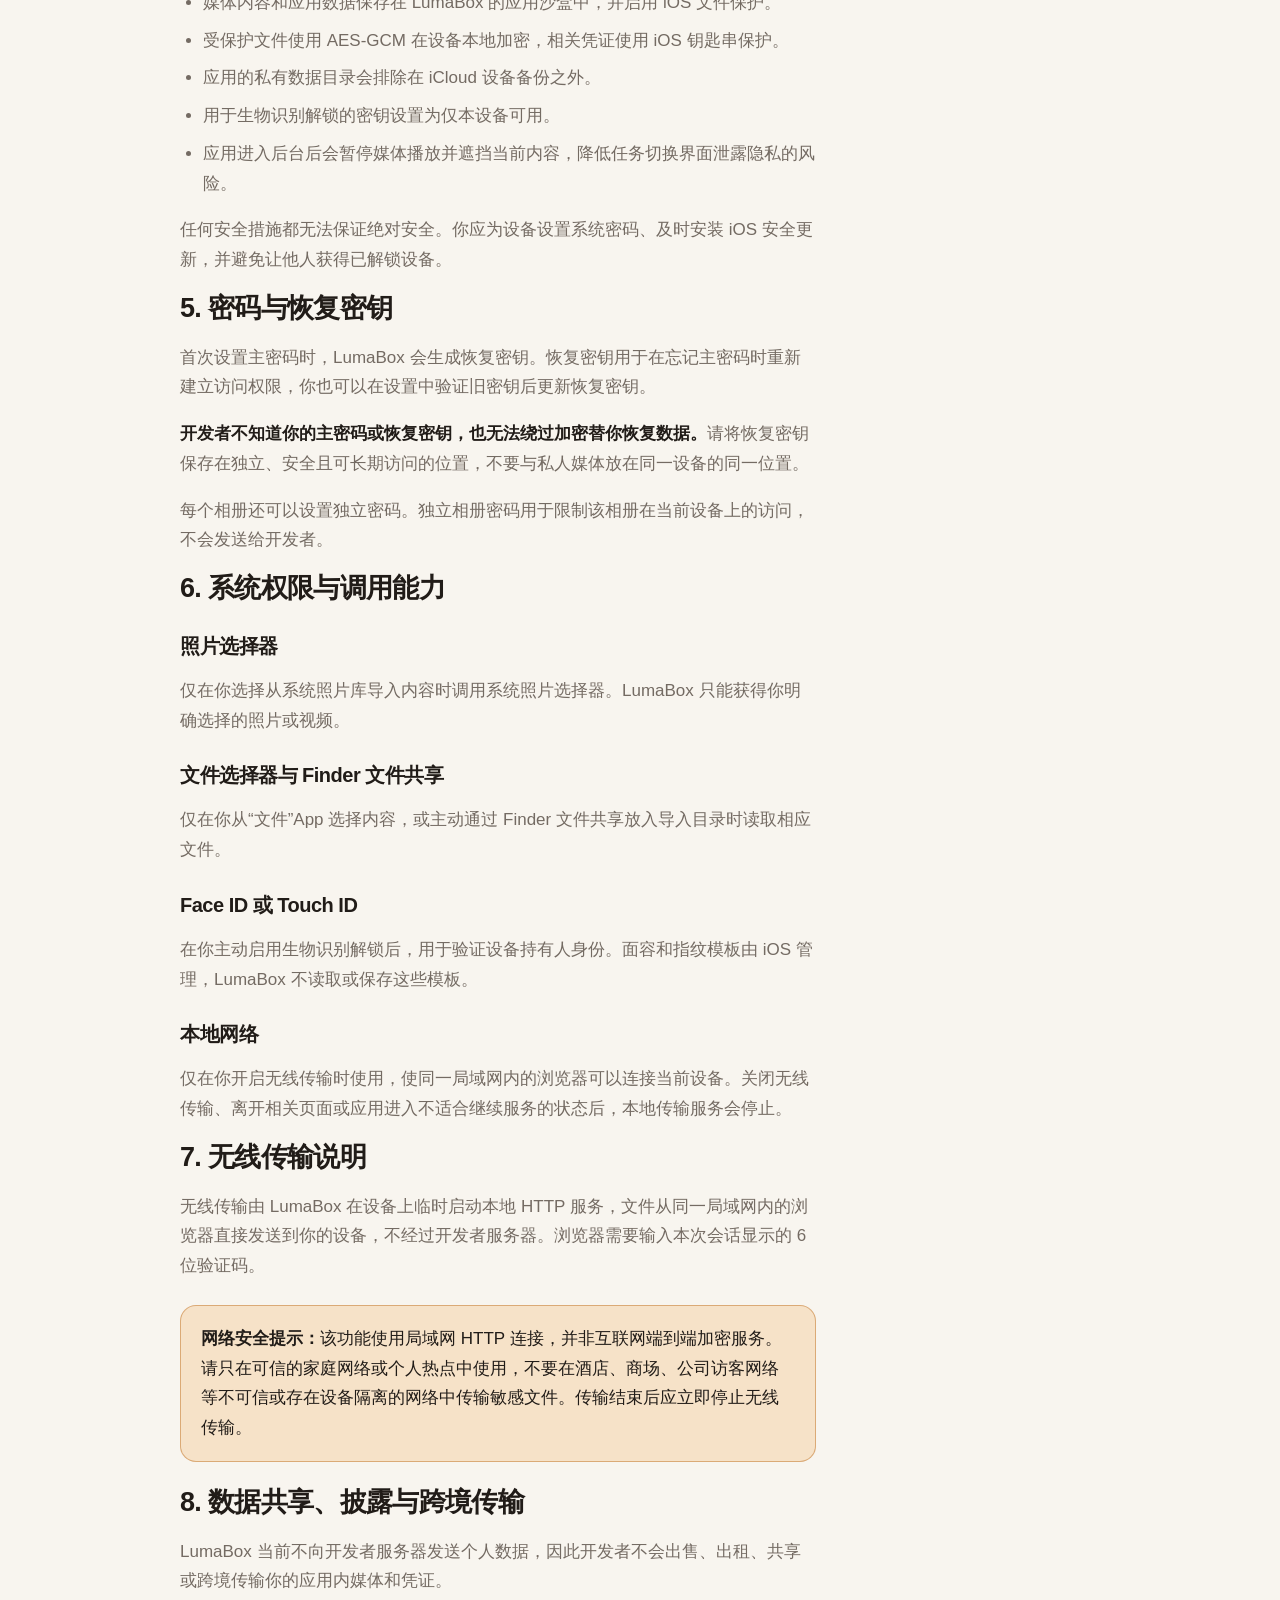
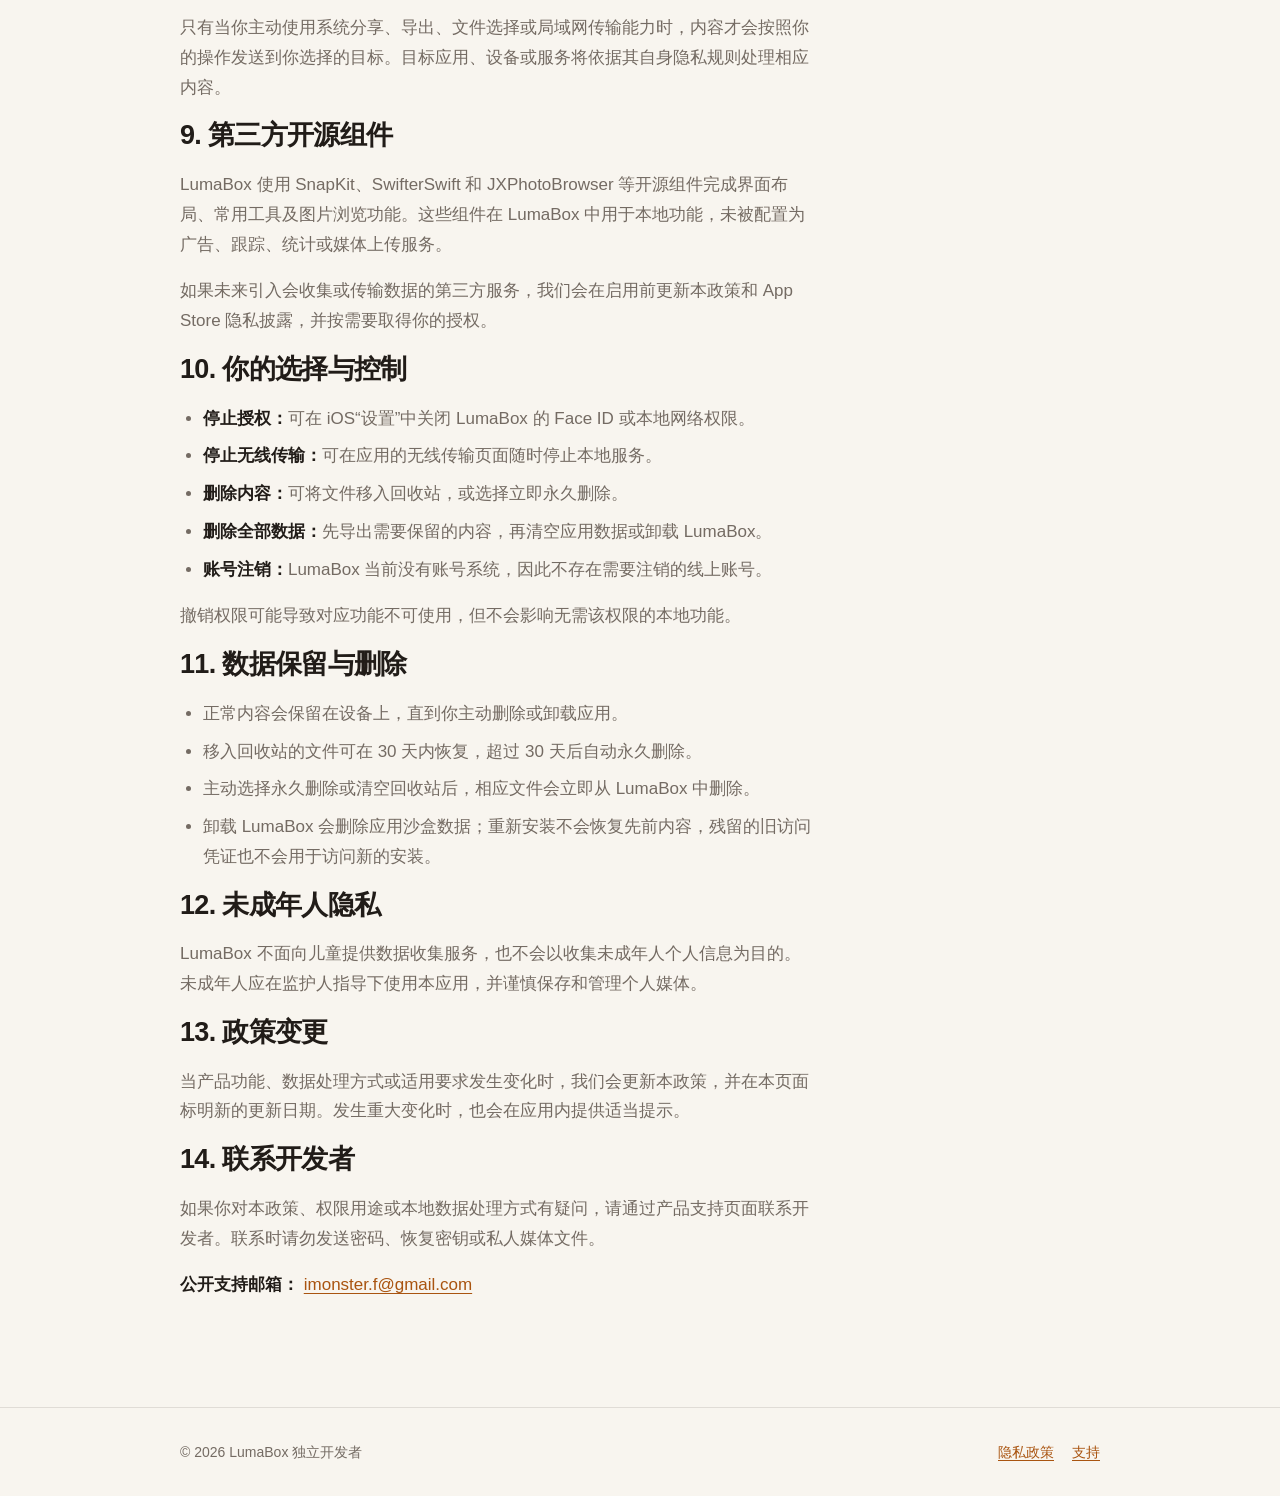
==== commit d1e4869c: "docs: add public support email" ====
--- a/privacy/index.html
+++ b/privacy/index.html
@@ -151,7 +151,7 @@
       <section id="contact">
         <h2>14. 联系开发者</h2>
         <p>如果你对本政策、权限用途或本地数据处理方式有疑问，请通过产品支持页面联系开发者。联系时请勿发送密码、恢复密钥或私人媒体文件。</p>
-        <p><strong>公开支持邮箱：</strong> <span class="pending-value">发布前待配置</span></p>
+        <p><strong>公开支持邮箱：</strong> <a href="mailto:imonster.f@gmail.com">imonster.f@gmail.com</a></p>
       </section>
     </article>
 
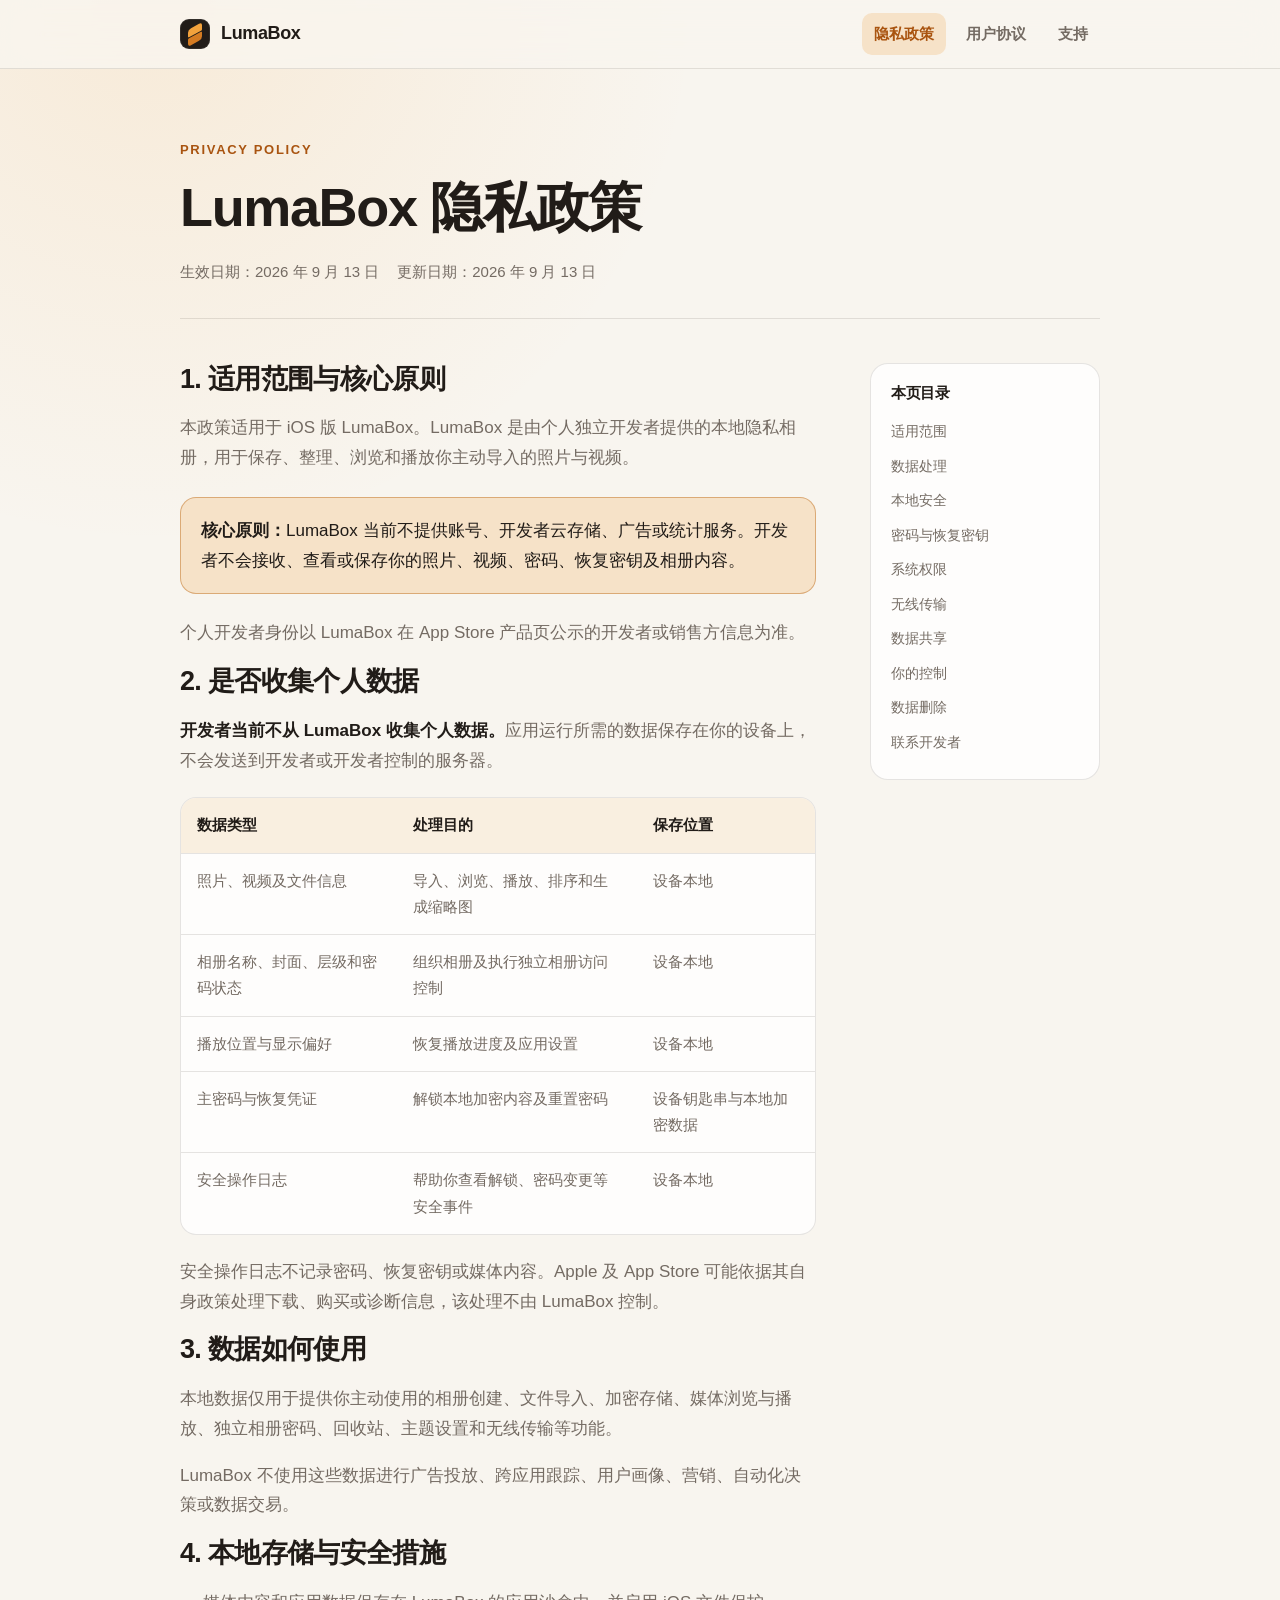
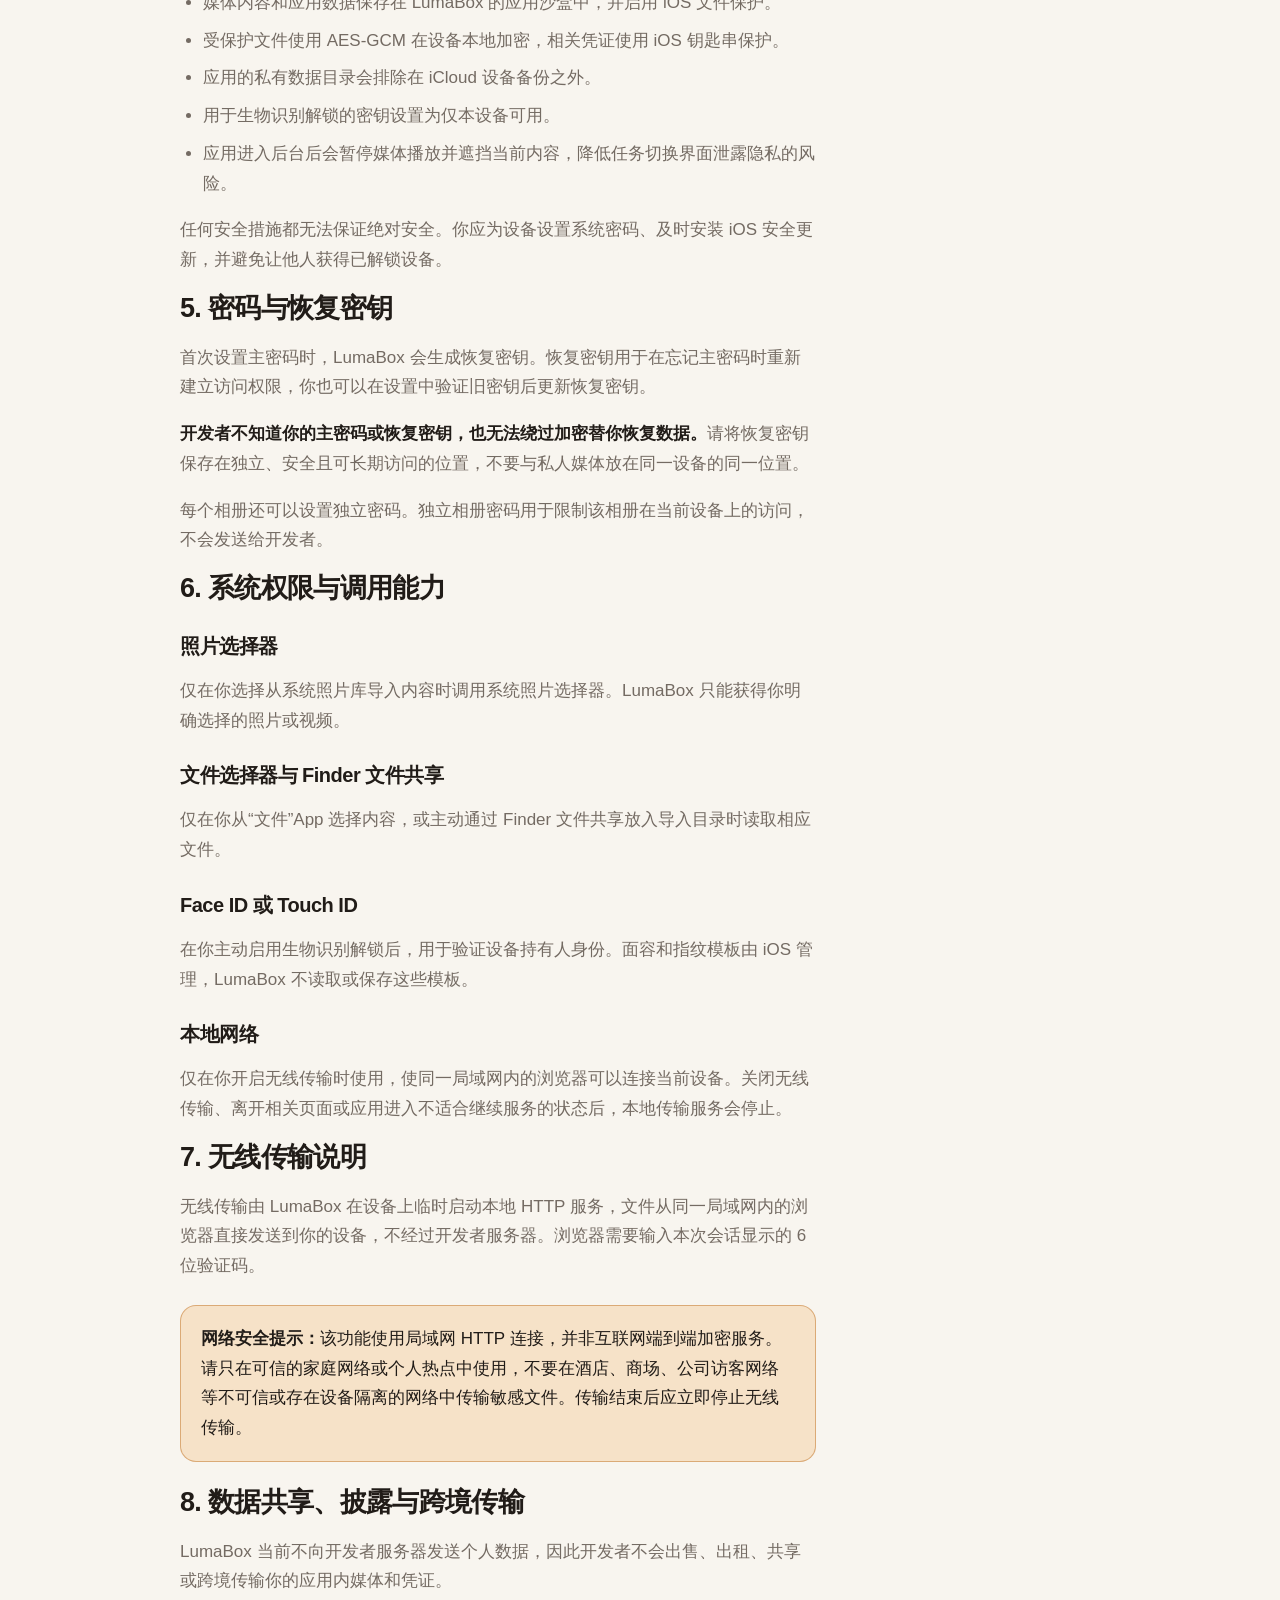
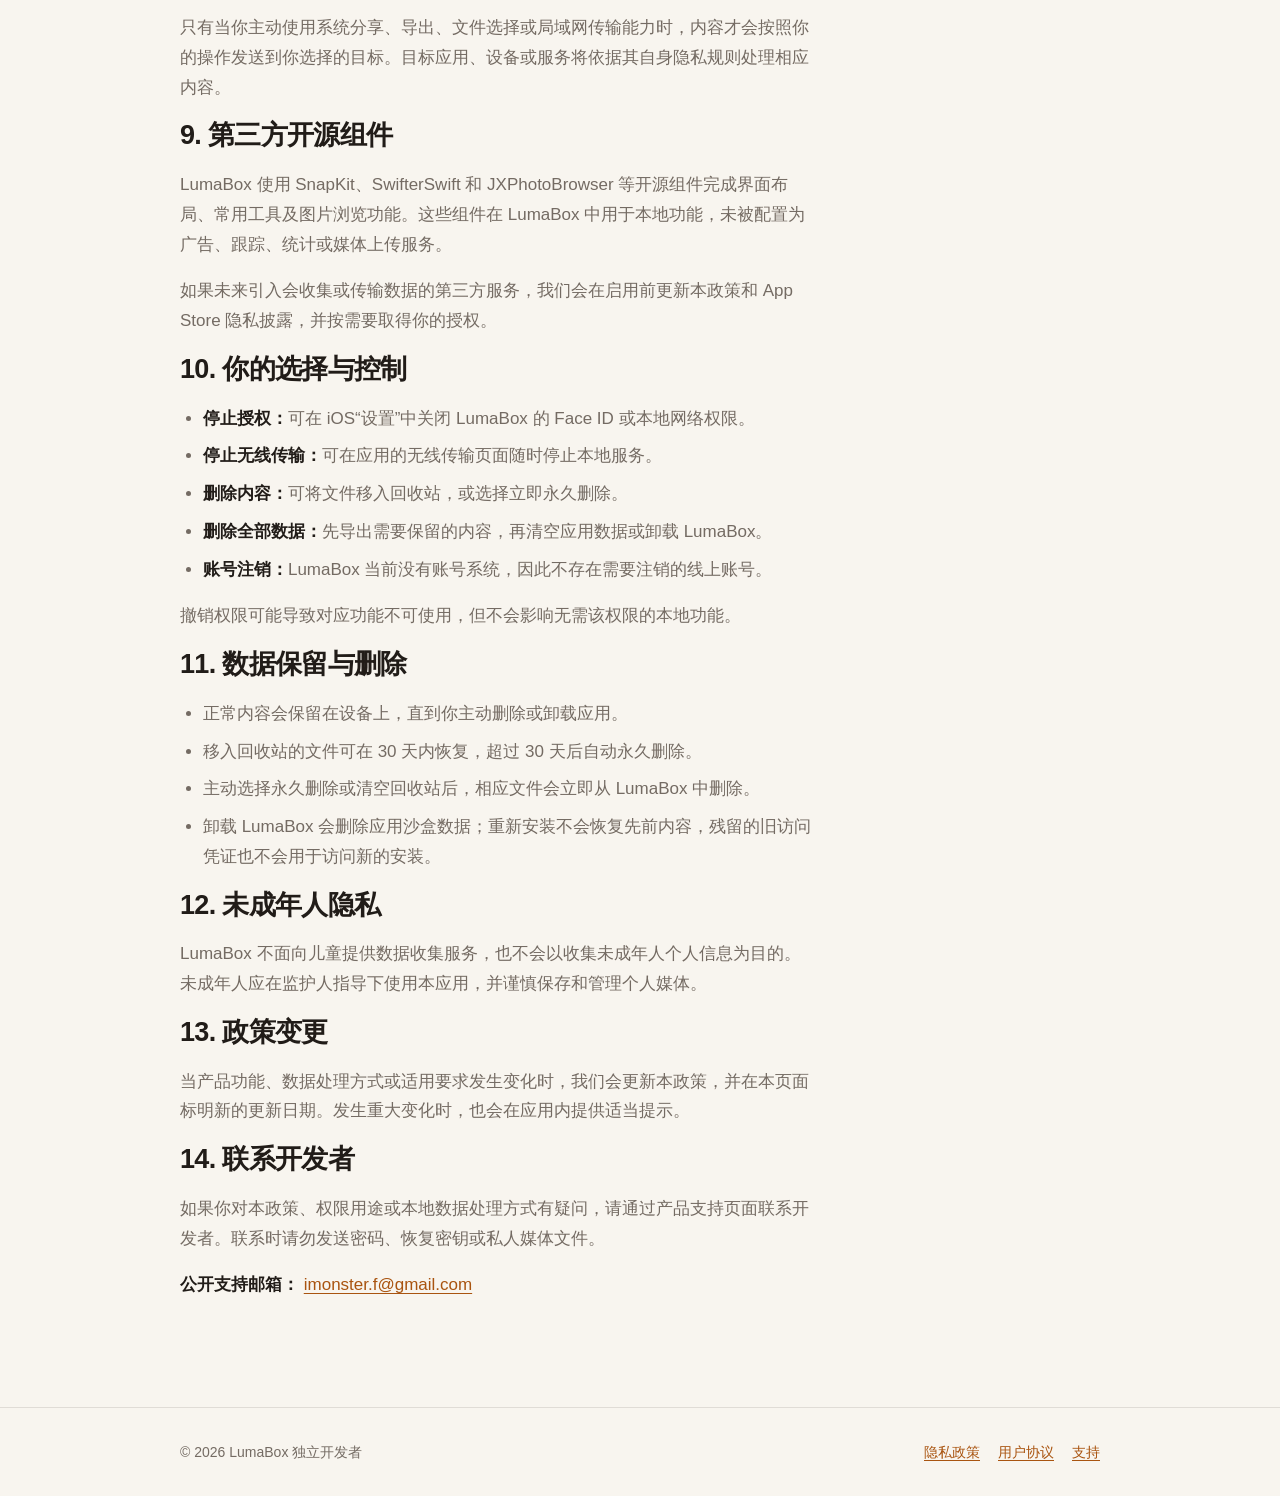
==== commit 76e87fd0: "docs: add LumaBox user agreement" ====
--- a/privacy/index.html
+++ b/privacy/index.html
@@ -19,6 +19,7 @@
     </a>
     <div class="nav-links">
       <a href="../privacy/" aria-current="page">隐私政策</a>
+      <a href="../terms/">用户协议</a>
       <a href="../support/">支持</a>
     </div>
   </nav>
@@ -175,6 +176,7 @@
     <span>© 2026 LumaBox 独立开发者</span>
     <div class="footer-links">
       <a href="../privacy/">隐私政策</a>
+      <a href="../terms/">用户协议</a>
       <a href="../support/">支持</a>
     </div>
   </div>
--- a/assets/style.css
+++ b/assets/style.css
@@ -182,7 +182,7 @@
 
 .link-grid {
   display: grid;
-  grid-template-columns: repeat(2, minmax(0, 1fr));
+  grid-template-columns: repeat(3, minmax(0, 1fr));
   gap: 18px;
   padding-bottom: 80px;
 }
@@ -471,6 +471,40 @@
   }
 }
 
+@media (max-width: 520px) {
+  .nav {
+    width: calc(100% - 20px);
+  }
+
+  .brand {
+    gap: 0;
+  }
+
+  .brand > span:last-child {
+    display: none;
+  }
+
+  .nav-links {
+    gap: 2px;
+  }
+
+  .nav-links a {
+    padding: 7px 6px;
+    font-size: 13px;
+  }
+
+  .footer-links {
+    flex-wrap: wrap;
+    gap: 8px 14px;
+  }
+}
+
+@media (min-width: 761px) and (max-width: 900px) {
+  .link-grid {
+    grid-template-columns: repeat(2, minmax(0, 1fr));
+  }
+}
+
 @media (prefers-reduced-motion: reduce) {
   html {
     scroll-behavior: auto;
